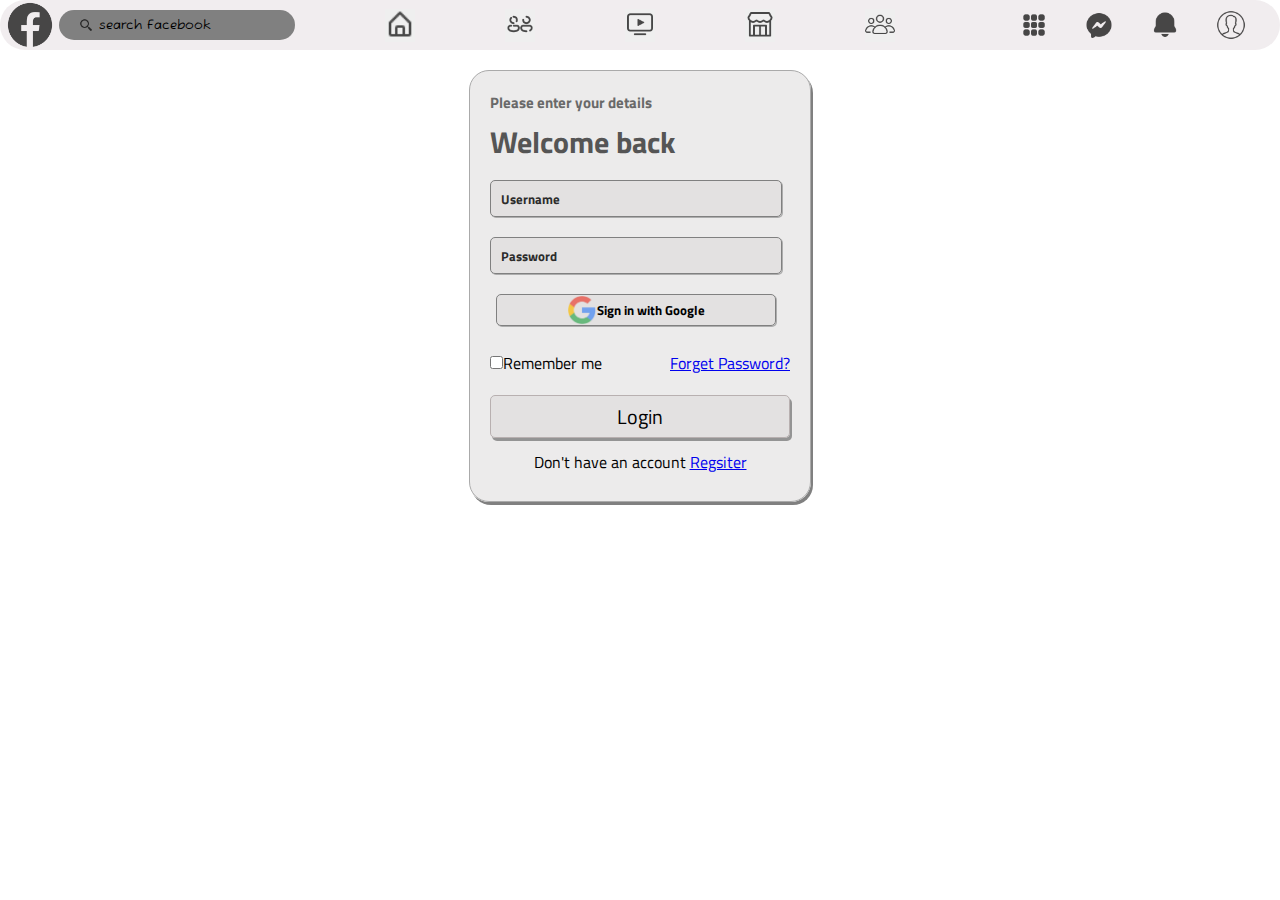
==== navbar.html @ 6c921961 "friday updated" ====
<!DOCTYPE html>
<html lang="en">

<head>
    <meta charset="UTF-8">
    <meta name="viewport" content="width=device-width, initial-scale=1.0">
    <title>Fcebook Navbar</title>
    <link rel="stylesheet" href="./navstyle.css">
</head>

<body>
    <nav id="navbar">
        <div class="box" id="box1">
            <div id="box1p1"><img src="./Images/icons8-facebook-96.png" alt=""></div>
            <div id="box1p2"> <img src="./Images/search-alt-2-regular-24.png" alt="">
                <input type="text" placeholder="search Facebook" id="searchb">
            </div>
        </div>
        <div class="box" id="box2">
            <button><img src="./Images/home-alt-regular-24.png" alt=""></button>
            <button><img src="./Images/icons8-users-96 (1).png" alt=""></button>
            <button><img src="./Images/icons8-tv-96.png" alt=""></button>
            <button><img src="./Images/icons8-shop-96.png" alt=""></button>
            <button><img src="./Images/icons8-users-96.png" alt=""></button>
        </div>
        <div class="box" id="box3">
            <img src="./Images/icons8-squared-menu-96.png" alt="">
            <img src="./Images/icons8-messenger-96.png" alt="">
            <img src="./Images/icons8-notification-96.png" alt="">
            <img src="./Images/icons8-user-96.png" alt="">
        </div>
    </nav>

    <section id="login">
        <div id="login-box">
            <h3>Please enter your details</h3>
            <h1>Welcome back</h1>
            <div class="input-box">
                <input type="text" placeholder="Username" required>
            </div>
            <div class="input-box">
                <input type="password" placeholder="Password" required>
            </div>
            <div class="input-box">
                <button><img src="./Images/google.png" alt="" id="go"><label for="go">Sign in with Google</label></button>
            </div>
            <div class="remember-forget">
                <label><input type="checkbox">Remember me</label>
                <a href="#">Forget Password?</a>
            </div>


            <button type="submit" class="btn">Login</button>

            <div class="register-link">
                <p>Don't have an account <a href="#">Regsiter</a></p>
            </div>
        </div>
    </section>
</body>

</html>
---- navstyle.css ----
@import url('https://fonts.googleapis.com/css2?family=Fuzzy+Bubbles:wght@400;700&family=Playwrite+VN:wght@100..400&family=Sixtyfour&display=swap');
@import url('https://fonts.googleapis.com/css2?family=Titillium+Web:ital,wght@0,200;0,300;0,400;0,600;0,700;0,900;1,200;1,300;1,400;1,600;1,700&display=swap');

* {
    margin: 0;
    padding: 0;
}

#navbar {
    /* border: 2px solid red; */
    height: 50px;
    width: 100%;
    display: flex;
    flex-direction: row;
    border-radius: 50px;
    background: rgba(228, 220, 224, 0.5);
    z-index: -1;
}

.box {
    height: 100%;
    width: 100%;
    display: flex;
    /* border: 2px solid green; */
}
.box> button{
    border: none ;
    cursor: pointer;
    padding: 0;
}

img {
    height: 30px;
    width: 30px;
}

/* all boxes */
#box1,
#box2,
#box3 {
    height: 100%;
    display: flex;
    flex-direction: row;
    align-items: center;
    justify-content: space-between;
}

#box1,
#box3 {
    width: 30%;
}

/* box1 */

#box1p1 {
    display: flex;
    align-items: center;
    justify-content: center;
    width: 20%;
    height: 100%;
    /* border: 2px solid black; */
}

#box1p1>img {
    cursor: pointer;
    height: 50px;
    width: 50px;
    border-radius: 50px;
    transition: all 0.5s ease-in-out;
}
#box1p2> #searchb{
    border: hidden;
    height: 70%;
    font-family:"Fuzzy Bubbles", serif; 
    background: gray;
    padding-left: 5px;
}
#box1p2> #searchb::placeholder{
    color: black;
    
}
#box1p2 {
    height: 60%;
    display: flex;
    align-items: center;
    width: 80%;
    background-color: gray;
    /* border: 2px solid black; */
    border-radius: 50px;
    font-family:"Fuzzy Bubbles", serif; ;
    font-size: 15px;
}

#box1p2>img {
    padding-left: 20px;
    height: 15px;
    width: 15px;
}


/* box 2 */
#box2 {
    width: 70%;
    justify-content: space-evenly !important;
}

#box2>img {
    padding: 2px;
    border-radius: 50px;
    height: 22px;
    width: 22px;
    cursor: pointer;
    /* border: 2px solid rgb(63, 61, 61); */
    transition: all .2s ease-in;
}
/* box3 */
#box3 {
    justify-content: space-evenly;
}
#box3> img{
    /* border: 2px solid red; */
    border-radius: 50px;
    cursor: pointer;
    padding: 2px;
    transition: all .4s ease-in;
}
img{
opacity: 70%;
}
img:hover{
opacity: 100%;
}
.b a:hover{
    /* border: 2px solid rgb(138, 132, 132); */
    padding: 20px;
    border-radius: 30px;
    background: #f1d6d6;
}
.b a{
    display: inline-block;
    padding: 20px;
    border-radius: 30px;
    background: #e6e2e2;
    /* border: 2px solid red; */
    margin-top: 25px;
    color: aqua;
}
.b a:link{
    color: black;
}
.b a:visited{
    color: rgb(60, 158, 81);
}
.b input:focus{
    background: #ebe4e4;
}
.b input:active{
    background: #9b6767;
}
.b input:hover{
    border: 2px solid blue;
    border-radius: 10px;
}
.b input{
    padding: 10px;
}
.new{
    max-height: 200px;
    margin: auto;
    width: 250px;
    background: rgba(187, 182, 182, .5);
    padding: 10px 20px 10px 30px;
    overflow-y: scroll;
    border: 10px solid red;
    border-top: 10px double red;
    border-bottom: 10px solid green;
    scrollbar-width: none;
}

#login{
    /* border: 2px solid red; */
    display: flex;
    justify-content: center;
    align-items: center;
    font-family: "Titillium Web", serif;
}
#login-box{
    display: flex;
    flex-direction: column;
    justify-content: top;
    height: 400px;
    width: 300px;
    padding: 15px 20px 15px 20px;
    margin: 20px ;
    border: 1px solid rgb(170, 170, 170);
    border-radius: 20px;
    background: rgba(218, 216, 216, 0.5);
    box-shadow: 2px 3px gray;
}
#login-box h3{
    font-size: 15px;
    color: #696969;
    margin-bottom: -5px;
    margin-top: 5px;
}
#login-box h1{
    color: rgb(85, 85, 85);
    font-size: 30px;
    margin: 10px 0 0 0;
}
#login-box .input-box{
    /* border: 2px solid  red; */
    padding: 5px 20px 5px 0px;
    margin-top: 10px;
}
#login-box .input-box input{
    padding: 5px 0px 5px 10px;
    font-family:"Titillium Web", serif ;
    height: 25px;
    width: 100%;
    border-radius: 5px;
    box-shadow: 1px 1px rgb(173, 173, 173);
    border: 1px solid gray;
    background: rgba(218, 216, 216, 0.5);
    font-weight: bold;


}
#login-box .input-box input::placeholder{
    color: rgb(44, 44, 44);
    font-weight: bold;
}
/* #login-box .input-box input:active{
    outline: none;
} */
#login-box .input-box input:focus-visible{
    outline: none;
    background: rgba(218, 216, 216, 0.5);
}
#login-box .input-box button{
    display: flex;
    align-items: center;
    justify-content: center;
    margin-left: 6px;
    width: 100%;
    font-family:"Titillium Web", serif ;
    box-shadow: 1px 1px rgb(173, 173, 173);
    border: 1px solid gray;
    background: rgba(218, 216, 216, 0.5);
    font-weight: bold;
    border-radius: 5px;
    cursor: pointer;
}
#login-box .input-box button > img, label{
    cursor: pointer;
}
#login-box .remember-forget{
    display: flex;
    justify-content: space-between;
    margin-top: 20px;
    /* border: 2px solid red; */
}
#login-box .btn{
    font-size: 20px;
    cursor: pointer;
    margin-top: 20px;
    font-family:"Titillium Web", serif ;
    padding: 5px;
    border: 1px solid rgb(184, 176, 176);
    border-radius: 5px ;
    background: rgba(218, 216, 216, 0.5);
    box-shadow: 2px 3px rgb(148, 148, 148) ;
}
#login-box .register-link{
    /* border: 1px solid red; */
    margin-top: 12px;
    text-align: center;
}
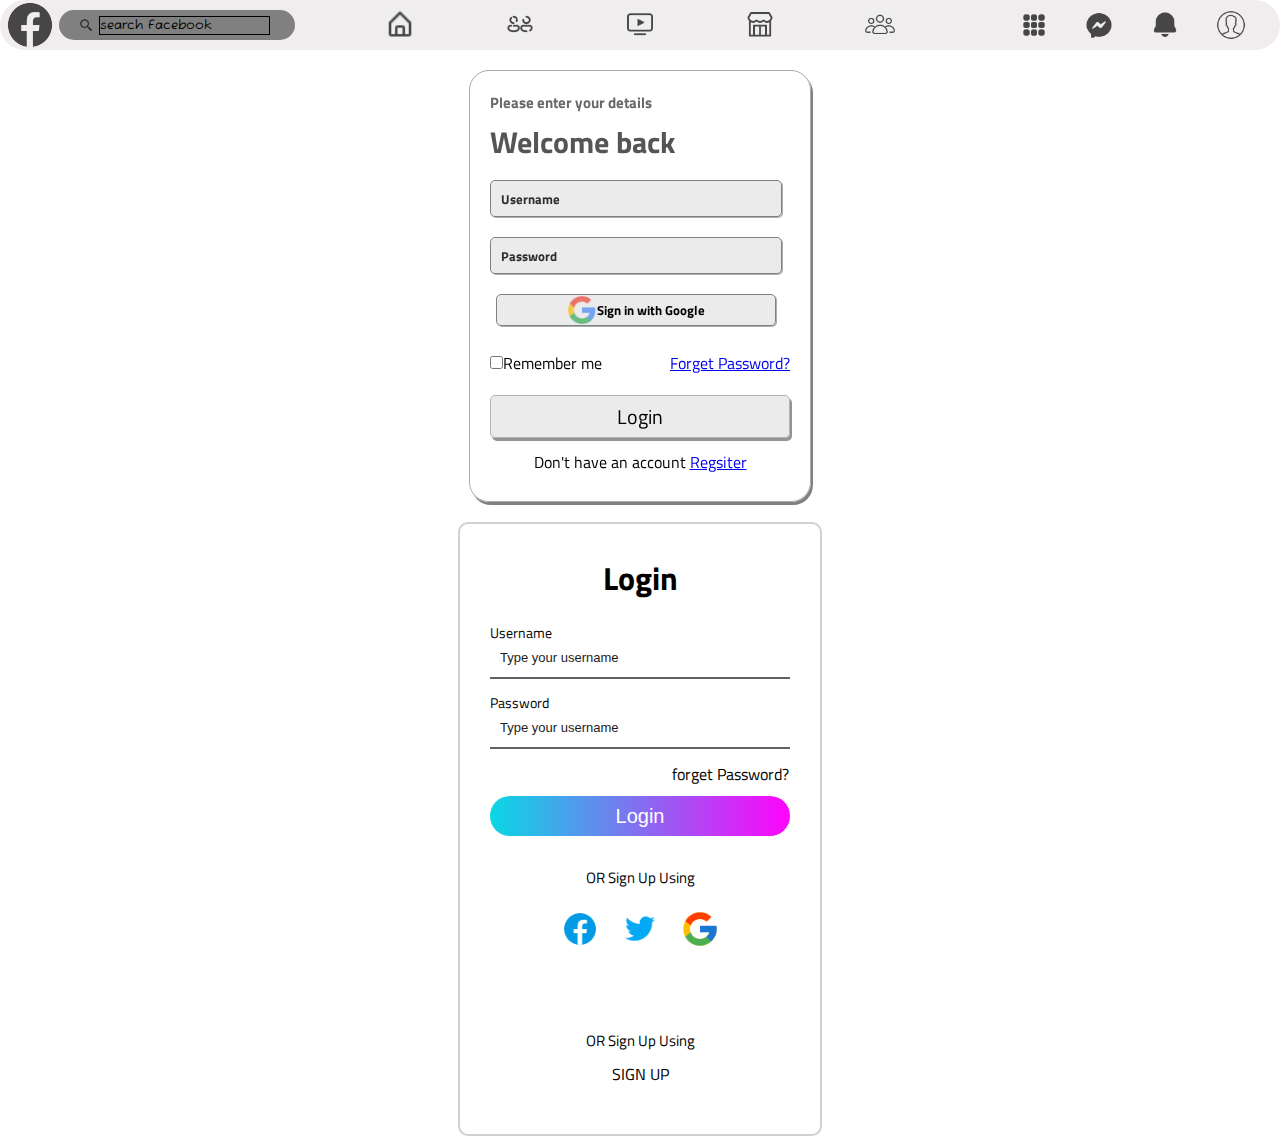
==== commit 60e0d332: "tuesday work" ====
--- a/navbar.html
+++ b/navbar.html
@@ -42,7 +42,8 @@
                 <input type="password" placeholder="Password" required>
             </div>
             <div class="input-box">
-                <button><img src="./Images/google.png" alt="" id="go"><label for="go">Sign in with Google</label></button>
+                <button><img src="./Images/google.png" alt="" id="go"><label for="go">Sign in with
+                        Google</label></button>
             </div>
             <div class="remember-forget">
                 <label><input type="checkbox">Remember me</label>
@@ -57,6 +58,38 @@
             </div>
         </div>
     </section>
+    <div class="color">
+        <h1>Login</h1>
+        <div class="username">
+            Username
+            <label for="" class="ssname">
+                <input type="text" placeholder="Type your username">
+            </label>
+        </div>
+        <div class="username">
+            Password
+            <label for="" class="ssname">
+                <input type="password" placeholder="Type your username">
+            </label>
+        </div>
+        <label class="dd">forget Password?</label>
+
+        <button type="submit">Login</button>
+
+        <p class="ss">OR Sign Up Using
+        <p>
+
+        <div class="imgg">
+            <img src="[data-uri]" alt="facebook-new">
+            <img src="[data-uri]" alt="twitter--v1">
+            <img src="[data-uri]" alt="google-logo">
+        </div>
+
+        <p class="pp">OR Sign Up Using
+            <p> 
+                <label for="" class="ll">Sign up</label>
+
+    </div>
 </body>
 
 </html>--- a/navstyle.css
+++ b/navstyle.css
@@ -5,6 +5,7 @@
     margin: 0;
     padding: 0;
 }
+
 
 #navbar {
     /* border: 2px solid red; */
@@ -76,8 +77,11 @@
     padding-left: 5px;
 }
 #box1p2> #searchb::placeholder{
-    color: black;
-    
+    color: black; 
+    border: 1px solid rgb(0, 0, 0);
+}
+#box1p2> #searchb:focus{
+    outline: none;
 }
 #box1p2 {
     height: 60%;
@@ -129,52 +133,6 @@
 }
 img:hover{
 opacity: 100%;
-}
-.b a:hover{
-    /* border: 2px solid rgb(138, 132, 132); */
-    padding: 20px;
-    border-radius: 30px;
-    background: #f1d6d6;
-}
-.b a{
-    display: inline-block;
-    padding: 20px;
-    border-radius: 30px;
-    background: #e6e2e2;
-    /* border: 2px solid red; */
-    margin-top: 25px;
-    color: aqua;
-}
-.b a:link{
-    color: black;
-}
-.b a:visited{
-    color: rgb(60, 158, 81);
-}
-.b input:focus{
-    background: #ebe4e4;
-}
-.b input:active{
-    background: #9b6767;
-}
-.b input:hover{
-    border: 2px solid blue;
-    border-radius: 10px;
-}
-.b input{
-    padding: 10px;
-}
-.new{
-    max-height: 200px;
-    margin: auto;
-    width: 250px;
-    background: rgba(187, 182, 182, .5);
-    padding: 10px 20px 10px 30px;
-    overflow-y: scroll;
-    border: 10px solid red;
-    border-top: 10px double red;
-    border-bottom: 10px solid green;
-    scrollbar-width: none;
 }
 
 #login{
@@ -194,7 +152,8 @@
     margin: 20px ;
     border: 1px solid rgb(170, 170, 170);
     border-radius: 20px;
-    background: rgba(218, 216, 216, 0.5);
+    background: transparent;
+    backdrop-filter: blur(5px);
     box-shadow: 2px 3px gray;
 }
 #login-box h3{
@@ -277,7 +236,104 @@
     text-align: center;
 }
 
-
-
-
-
+.color{
+    display: flex;
+    flex-direction: column;
+    align-items: center;
+    height: 550px ;
+    width: 300px;
+    margin: auto;
+    border-radius: 10px;
+    padding: 30px;
+    border: 2px solid rgb(209, 209, 209);
+    font-family: "Titillium Web", serif;
+    background: #fff;
+}
+.username{
+
+    display: flex;
+    flex-direction: column;
+    /* border: 2px solidred; */
+    height: 70px;
+    width: 100%;
+    font-size: 14px;
+}
+.color h1{
+    margin-bottom: 20px;
+    text-align: center;
+}
+.ssname{
+    display: flex;
+
+}
+.ssname input{
+    width: 100%;
+    padding: 7px 0px 12px 10px;
+    outline: none;
+    font-size: 13px;
+    border: none;
+    border-bottom: 2px solid rgb(99, 99, 99) ;
+}
+.ssname input::placeholder{
+    color: rgb(29, 28, 28);
+    /* border: 2px solid green; */
+    outline: none;
+    border: none;
+}
+.color .dd{
+    display: inline-flex;
+    margin-left: 180px;
+    /* border: 2px solid black; */
+    text-align: right;
+    background: linear-gradient();
+}
+.color .dd:hover{
+    text-decoration:  1px solid blue underline;
+    color: blue;
+}
+.color button{
+    background: linear-gradient(to right, rgb(9, 216, 229), rgb(255, 3, 251));
+    width: 300px;
+    margin: 10px 0 0 0;
+    height: 40px;
+    border-radius: 50px;
+    border: none;
+    font-size: 20px;
+    color: white;
+    cursor: pointer;
+}
+.ss{
+    text-align: center;
+    width: 100%;
+    margin-top: 30px;
+    font-size: 15px;
+}
+.imgg{
+    display: flex;
+    flex-direction: row;
+    /* border: 2px solid red; */
+    justify-content: center;
+    margin-top: 20px;
+}
+.imgg img{
+    height: 40px;
+    width: 40px;
+    opacity: 100%;
+    cursor: pointer;
+    margin: 0px 10px 0px 10px;
+}
+.pp{
+    text-align: center;
+    width: 100%;
+    margin-top: 80px;
+    font-size: 15px;
+}
+.ll{
+    display: inline-flex;
+    text-transform: uppercase;
+    margin-top: 10px;
+    width: 100%;
+    text-align: center;
+}
+
+
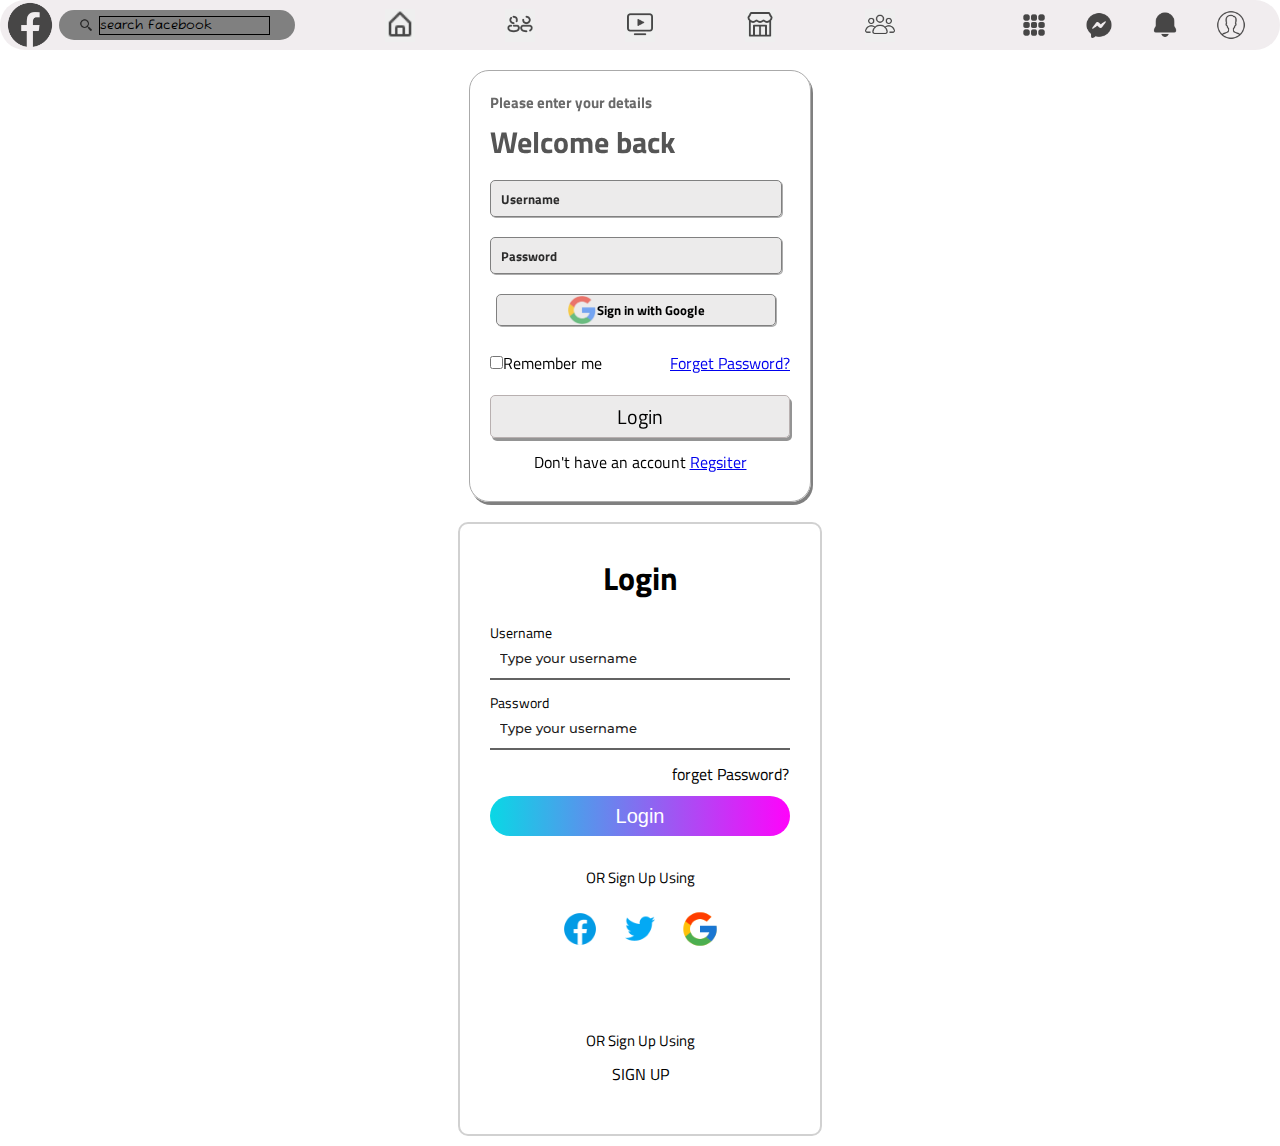
==== commit c16efaaf: "tuesday morning" ====
--- a/navbar.html
+++ b/navbar.html
@@ -58,7 +58,7 @@
             </div>
         </div>
     </section>
-    <div class="color">
+    <div class="main-box">
         <h1>Login</h1>
         <div class="username">
             Username
@@ -85,9 +85,9 @@
             <img src="[data-uri]" alt="google-logo">
         </div>
 
-        <p class="pp">OR Sign Up Using
+        <p class="or">OR Sign Up Using
             <p> 
-                <label for="" class="ll">Sign up</label>
+                <label for="" class="sign-up">Sign up</label>
 
     </div>
 </body>
--- a/navstyle.css
+++ b/navstyle.css
@@ -1,5 +1,6 @@
 @import url('https://fonts.googleapis.com/css2?family=Fuzzy+Bubbles:wght@400;700&family=Playwrite+VN:wght@100..400&family=Sixtyfour&display=swap');
 @import url('https://fonts.googleapis.com/css2?family=Titillium+Web:ital,wght@0,200;0,300;0,400;0,600;0,700;0,900;1,200;1,300;1,400;1,600;1,700&display=swap');
+@import url('https://fonts.googleapis.com/css2?family=Montserrat:ital,wght@0,100..900;1,100..900&display=swap');
 
 * {
     margin: 0;
@@ -236,7 +237,8 @@
     text-align: center;
 }
 
-.color{
+
+.main-box{
     display: flex;
     flex-direction: column;
     align-items: center;
@@ -248,6 +250,7 @@
     border: 2px solid rgb(209, 209, 209);
     font-family: "Titillium Web", serif;
     background: #fff;
+    margin-bottom: 10px;
 }
 .username{
 
@@ -258,7 +261,7 @@
     width: 100%;
     font-size: 14px;
 }
-.color h1{
+.main-box h1{
     margin-bottom: 20px;
     text-align: center;
 }
@@ -273,25 +276,31 @@
     font-size: 13px;
     border: none;
     border-bottom: 2px solid rgb(99, 99, 99) ;
+    background: transparent;
+    font-family: "Montserrat", serif;
+    color: black;
+    font-weight: bold;
 }
 .ssname input::placeholder{
     color: rgb(29, 28, 28);
     /* border: 2px solid green; */
     outline: none;
     border: none;
-}
-.color .dd{
+    font-family: "Montserrat", serif;
+    font-weight: 500;
+
+}
+.main-box .dd{
     display: inline-flex;
     margin-left: 180px;
     /* border: 2px solid black; */
     text-align: right;
-    background: linear-gradient();
-}
-.color .dd:hover{
+}
+.main-box .dd:hover{
     text-decoration:  1px solid blue underline;
     color: blue;
 }
-.color button{
+.main-box button{
     background: linear-gradient(to right, rgb(9, 216, 229), rgb(255, 3, 251));
     width: 300px;
     margin: 10px 0 0 0;
@@ -322,13 +331,13 @@
     cursor: pointer;
     margin: 0px 10px 0px 10px;
 }
-.pp{
+.or{
     text-align: center;
     width: 100%;
     margin-top: 80px;
     font-size: 15px;
 }
-.ll{
+.sign-up{
     display: inline-flex;
     text-transform: uppercase;
     margin-top: 10px;
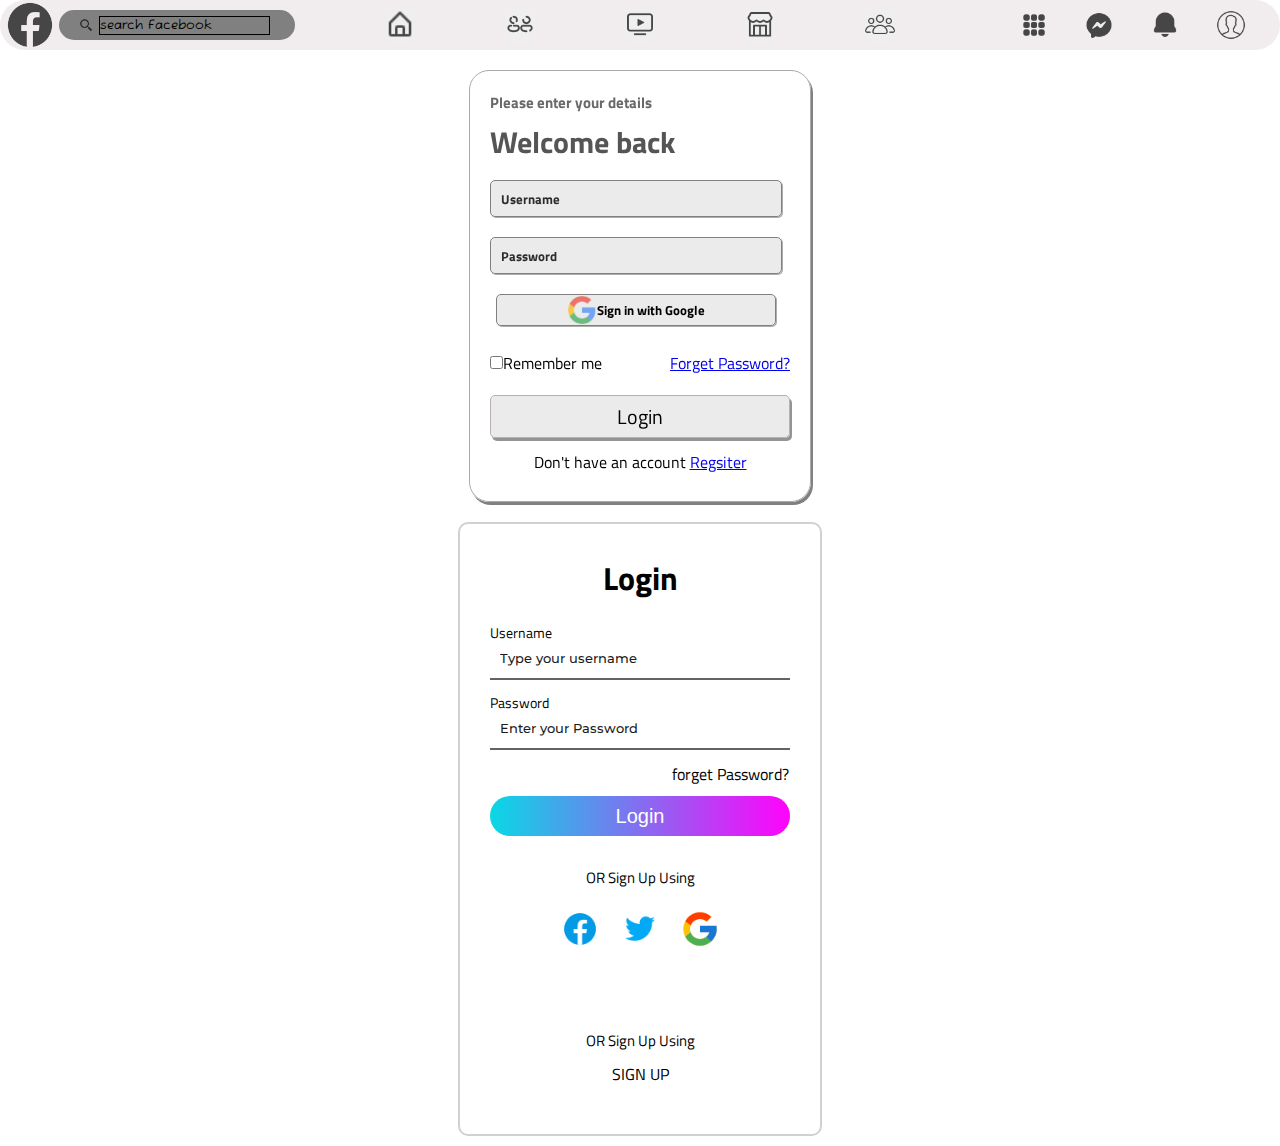
==== commit 031df8fa: "complete new login" ====
--- a/navbar.html
+++ b/navbar.html
@@ -58,7 +58,7 @@
             </div>
         </div>
     </section>
-    <div class="main-box">
+    <form class="main-box">
         <h1>Login</h1>
         <div class="username">
             Username
@@ -69,7 +69,7 @@
         <div class="username">
             Password
             <label for="" class="ssname">
-                <input type="password" placeholder="Type your username">
+                <input type="password" placeholder="Enter your Password">
             </label>
         </div>
         <label class="dd">forget Password?</label>
@@ -80,16 +80,19 @@
         <p>
 
         <div class="imgg">
-            <img src="[data-uri]" alt="facebook-new">
-            <img src="[data-uri]" alt="twitter--v1">
-            <img src="[data-uri]" alt="google-logo">
+            <img src="[data-uri]"
+                alt="facebook-new">
+            <img src="[data-uri]"
+                alt="twitter--v1">
+            <img src="[data-uri]"
+                alt="google-logo">
         </div>
 
         <p class="or">OR Sign Up Using
-            <p> 
-                <label for="" class="sign-up">Sign up</label>
+        <p>
+            <label for="" class="sign-up">Sign up</label>
 
-    </div>
+    </form>
 </body>
 
 </html>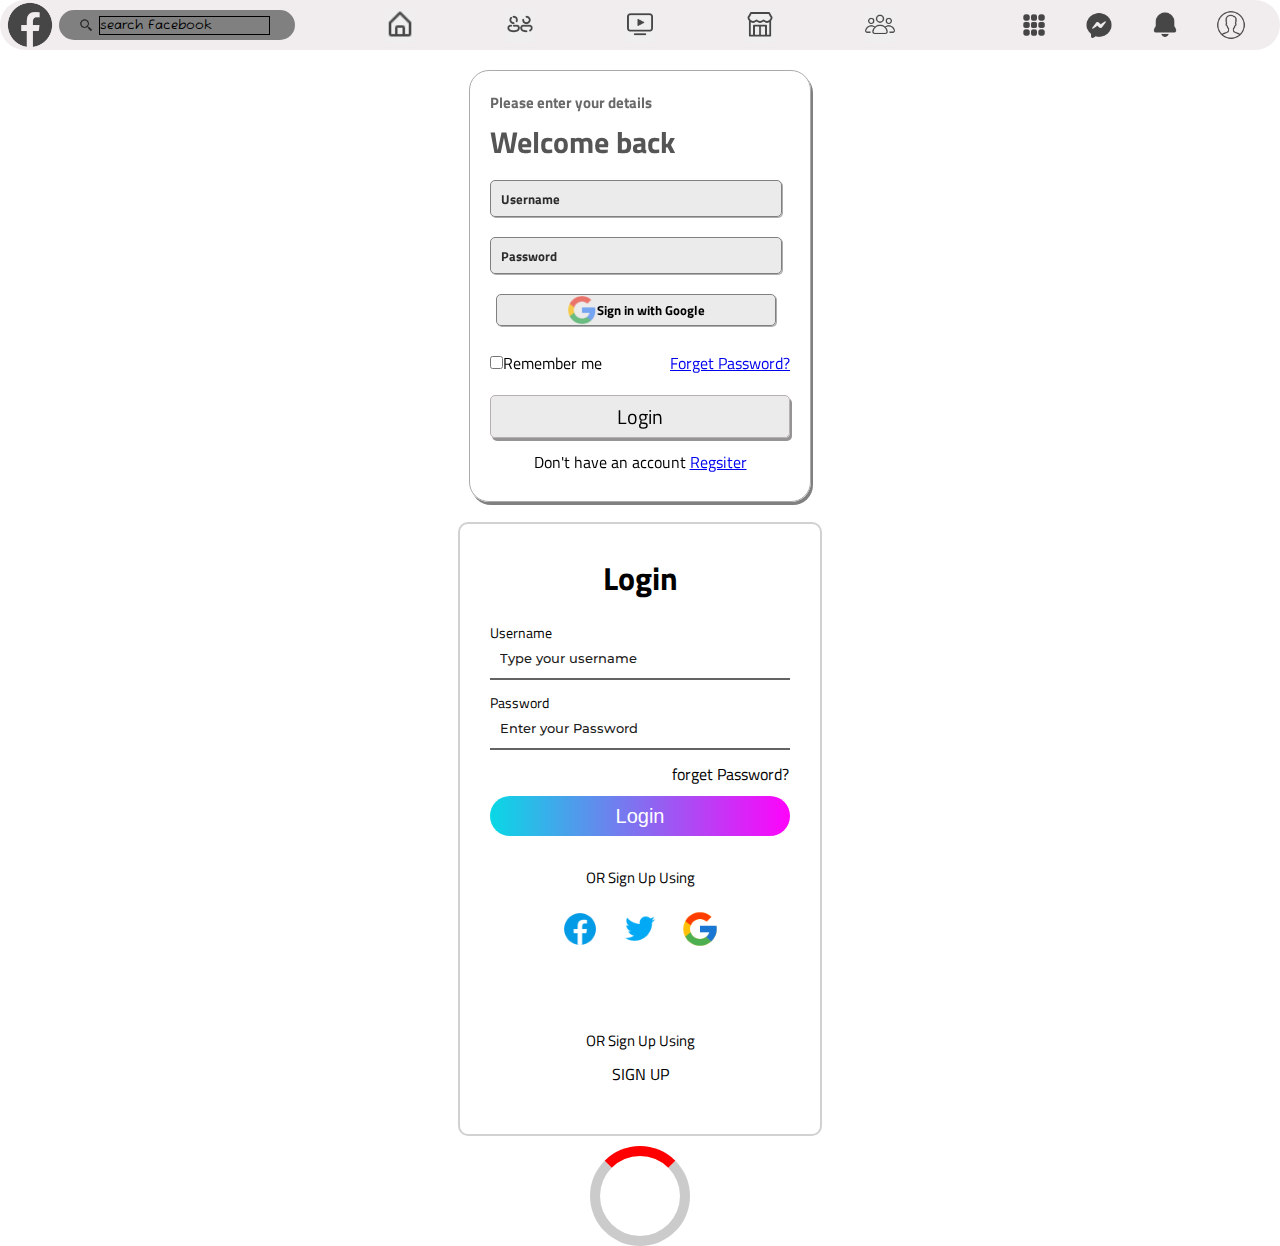
==== commit a3c43354: "khamees added" ====
--- a/navbar.html
+++ b/navbar.html
@@ -93,6 +93,7 @@
             <label for="" class="sign-up">Sign up</label>
 
     </form>
+    <button class="ani"></button>
 </body>
 
 </html>--- a/navstyle.css
+++ b/navstyle.css
@@ -239,6 +239,7 @@
 
 
 .main-box{
+    
     display: flex;
     flex-direction: column;
     align-items: center;
@@ -345,4 +346,22 @@
     text-align: center;
 }
 
-
+.ani{
+    display: block;
+    height: 100px ;
+    width: 100px;
+    margin: auto;
+    border: 10px solid rgba(151, 151, 151, 0.5);
+    background: transparent ;
+    border-top: 10px solid red;
+    border-radius: 50%;
+    animation: spin 1s linear infinite;
+}
+@keyframes spin {
+    0% { transform: rotate(0deg); }
+    100% { transform: rotate(360deg); }
+  }
+
+
+
+
